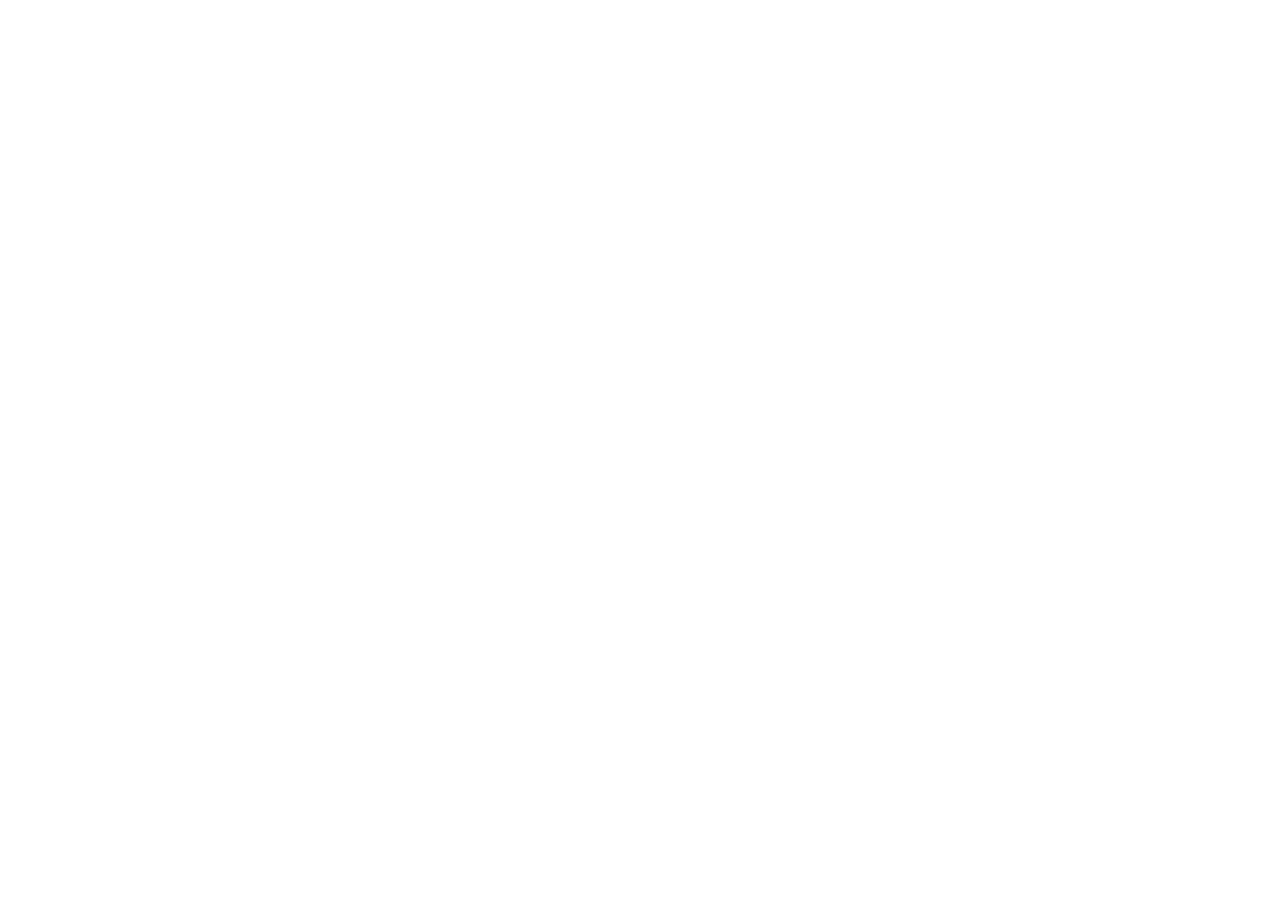
==== index.html @ 1c4af2ba "redirect: cherifon.github.io → cherifjebali.com" ====
<!DOCTYPE html>
<html>
<head>
  <meta charset="UTF-8">
  <meta http-equiv="refresh" content="0; url=https://cherifjebali.com/">
  <link rel="canonical" href="https://cherifjebali.com/">
</head>
<body>
  <script>window.location.replace("https://cherifjebali.com/")</script>
</body>
</html>
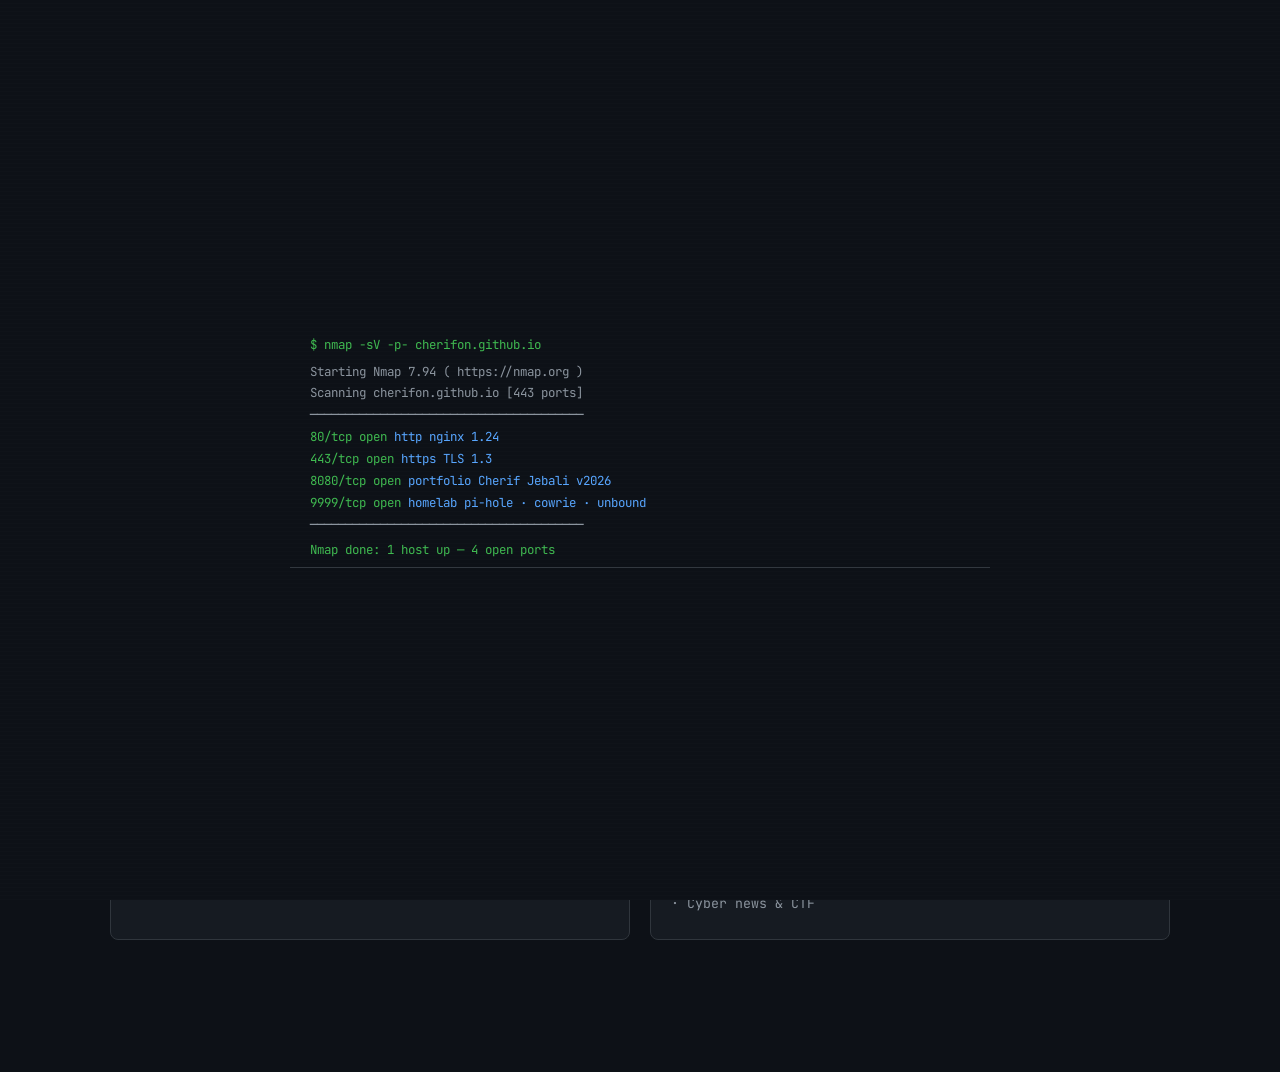
==== commit 2b7c8011: "ui: boot modal with nmap animation on load" ====
--- a/index.html
+++ b/index.html
@@ -1,11 +1,166 @@
 <!DOCTYPE html>
-<html>
+<html lang="en">
 <head>
-  <meta charset="UTF-8">
-  <meta http-equiv="refresh" content="0; url=https://cherifjebali.com/">
-  <link rel="canonical" href="https://cherifjebali.com/">
+    <meta charset="UTF-8">
+    <meta name="viewport" content="width=device-width, initial-scale=1.0">
+    <title>Cherif Jebali — Portfolio Cybersécurité</title>
+
+    <!-- SEO -->
+    <meta name="description" content="Cherif Jebali — Étudiant M1 Cyberdefense à l'École Hexagone. Portfolio en cybersécurité : CTF, homelab, projets défensifs et offensifs.">
+    <meta name="author" content="Cherif Jebali">
+    <link rel="canonical" href="https://cherifjebali.com/">
+
+    <!-- Open Graph -->
+    <meta property="og:type" content="website">
+    <meta property="og:url" content="https://cherifjebali.com/">
+    <meta property="og:title" content="Cherif Jebali — Portfolio Cybersécurité">
+    <meta property="og:description" content="Étudiant M1 Cyberdefense à l'École Hexagone. CTF, homelab, sécurité offensive et défensive.">
+    <meta property="og:image" content="https://cherifjebali.com/assets/og-image.png">
+    <meta property="og:locale" content="fr_FR">
+
+    <!-- Twitter Card -->
+    <meta name="twitter:card" content="summary_large_image">
+    <meta name="twitter:title" content="Cherif Jebali — Portfolio Cybersécurité">
+    <meta name="twitter:description" content="Étudiant M1 Cyberdefense à l'École Hexagone. CTF, homelab, sécurité offensive et défensive.">
+    <meta name="twitter:image" content="https://cherifjebali.com/assets/og-image.png">
+
+    <!-- JSON-LD -->
+    <script type="application/ld+json">
+    {
+      "@context": "https://schema.org",
+      "@type": "Person",
+      "name": "Cherif Jebali",
+      "url": "https://cherifjebali.com",
+      "sameAs": [
+        "https://github.com/cherifon",
+        "https://www.linkedin.com/in/cherif-jebali-a248a1241/"
+      ],
+      "jobTitle": "Étudiant en Cyberdefense",
+      "alumniOf": {
+        "@type": "CollegeOrUniversity",
+        "name": "École Hexagone",
+        "address": "Paris, France"
+      },
+      "knowsAbout": ["Cybersécurité", "CTF", "Pentest", "Homelab", "Docker", "Linux"]
+    }
+    </script>
+    <script type="application/ld+json">
+    {
+      "@context": "https://schema.org",
+      "@type": "WebSite",
+      "name": "Cherif Jebali — Portfolio",
+      "url": "https://cherifjebali.com"
+    }
+    </script>
+
+    <!-- Fonts & Icons -->
+    <link rel="preconnect" href="https://fonts.googleapis.com">
+    <link rel="preconnect" href="https://fonts.gstatic.com" crossorigin>
+    <link href="https://fonts.googleapis.com/css2?family=JetBrains+Mono:wght@300;400;500;700&display=swap" rel="stylesheet">
+    <link rel="stylesheet" href="https://cdnjs.cloudflare.com/ajax/libs/font-awesome/6.0.0/css/all.min.css">
+    <link rel="stylesheet" href="style.css">
 </head>
-<body>
-  <script>window.location.replace("https://cherifjebali.com/")</script>
+<body data-theme="github" data-mode="terminal">
+
+    <div class="scanlines"></div>
+
+    <!-- TOPBAR -->
+    <header class="topbar">
+        <div class="topbar-left">
+            <div class="terminal-dots">
+                <span class="dot dot-red"></span>
+                <span class="dot dot-yellow"></span>
+                <span class="dot dot-green"></span>
+            </div>
+            <span class="topbar-title">cherif@kali:~/portfolio</span>
+        </div>
+        <div class="topbar-right">
+            <button class="hdr-btn" id="lang-btn">&#x1F1EB;&#x1F1F7; FR</button>
+            <button class="hdr-btn" id="theme-btn" title="Cycle theme">&#9680;</button>
+            <div class="mode-toggle" id="mode-toggle">
+                <span class="mode-opt" data-m="terminal"><i class="fas fa-terminal"></i> Terminal</span>
+                <span class="mode-opt" data-m="visual"><i class="fas fa-th-large"></i> Visual</span>
+                <div class="mode-slider"></div>
+            </div>
+        </div>
+    </header>
+
+    <!-- TERMINAL MODE -->
+    <div id="terminal-view">
+        <div class="terminal-window">
+            <div class="terminal-body" id="terminal-body">
+                <div id="nmap-container" class="initial-content"></div>
+                <div id="welcome-container" class="initial-content"></div>
+                <div class="command-line initial-content">
+                    <span class="prompt">cherif@kali:~$</span>
+                    <span class="cmd-text">ls</span>
+                </div>
+                <div class="directory-list initial-content" id="init-ls"></div>
+                <div class="command-line" id="input-line">
+                    <span class="prompt">cherif@kali:~$</span>
+                    <div class="input-wrap">
+                        <input id="terminal-input" type="text" autocomplete="off" spellcheck="false" placeholder="type a command...">
+                        <span class="blink-cursor">&#9608;</span>
+                    </div>
+                </div>
+            </div>
+        </div>
+        <div class="mobile-bar">
+            <button class="mob-btn" data-cmd="whoami">whoami</button>
+            <button class="mob-btn" data-cmd="ls">ls</button>
+            <button class="mob-btn" data-cmd="cd projets">projets</button>
+            <button class="mob-btn" data-cmd="cd certifications">certs</button>
+            <button class="mob-btn" data-cmd="cd experiences">exp</button>
+            <button class="mob-btn" data-cmd="cat contact.txt">contact</button>
+            <button class="mob-btn" data-cmd="help">help</button>
+        </div>
+    </div>
+
+    <!-- VISUAL MODE -->
+    <div id="visual-view" style="display:none">
+        <section class="v-hero">
+            <div class="v-hero-inner">
+                <div class="v-avatar">CJ</div>
+                <div class="v-hero-text">
+                    <h1 id="v-name">Cherif Jebali</h1>
+                    <p class="v-subtitle" id="v-subtitle">M1 Cyberdefense &middot; Ecole Hexagone Versailles</p>
+                    <div class="v-tags" id="v-tags"></div>
+                    <div class="v-links">
+                        <a href="mailto:cherif.jebali@proton.me" class="v-link"><i class="fas fa-envelope"></i></a>
+                        <a href="https://github.com/cherifon" target="_blank" class="v-link"><i class="fab fa-github"></i></a>
+                        <a href="https://www.linkedin.com/in/cherif-jebali-a248a1241/" target="_blank" class="v-link"><i class="fab fa-linkedin"></i></a>
+                        <a href="https://www.credly.com/users/cherif-jebali/badges" target="_blank" class="v-link"><i class="fas fa-medal"></i></a>
+                        <a href="assets/CV_Cherif_Jebali_EN.pdf" download class="v-link v-link-dl"><i class="fas fa-file-download"></i> CV &#x1F1EC;&#x1F1E7;</a>
+                        <a href="assets/CV_Cherif_Jebali_FR.pdf" download class="v-link v-link-dl"><i class="fas fa-file-download"></i> CV &#x1F1EB;&#x1F1F7;</a>
+                    </div>
+                </div>
+            </div>
+        </section>
+        <nav class="v-nav">
+            <button class="v-tab active" data-section="about"    id="tab-about">About</button>
+            <button class="v-tab"        data-section="projects" id="tab-projects">Projects</button>
+            <button class="v-tab"        data-section="certs"    id="tab-certs">Certifications</button>
+            <button class="v-tab"        data-section="exp"      id="tab-exp">Experience</button>
+            <button class="v-tab"        data-section="contact"  id="tab-contact">Contact</button>
+        </nav>
+        <main class="v-main">
+            <section class="v-section active" id="v-about"></section>
+            <section class="v-section"        id="v-projects"></section>
+            <section class="v-section"        id="v-certs"></section>
+            <section class="v-section"        id="v-exp"></section>
+            <section class="v-section"        id="v-contact"></section>
+        </main>
+    </div>
+
+    <script src="script.js" defer></script>
+
+<div id="boot-modal">
+  <div class="boot-inner">
+    <div id="boot-nmap-container"></div>
+    <div id="boot-enter" style="display:none">
+      <button id="boot-btn">[ Enter Portfolio ]</button>
+    </div>
+  </div>
+</div>
 </body>
 </html>
--- a/style.css
+++ b/style.css
@@ -0,0 +1,185 @@
+/* ═══════════════════════════════════════════════════════════ THEMES */
+[data-theme="github"]{--bg:#0d1117;--bg-card:#161b22;--bg-input:#1f2428;--border:#30363d;--text:#e6edf3;--muted:#8b949e;--green:#3fb950;--accent:#58a6ff;--warn:#d29922;--glow:rgba(63,185,80,.2);--accent-glow:rgba(88,166,255,.18);--scanline:rgba(255,255,255,.012);--tag-bg:rgba(88,166,255,.1);--tag-border:rgba(88,166,255,.25);--tag-color:#58a6ff}
+[data-theme="hacker"]{--bg:#000;--bg-card:#0a0a0a;--bg-input:#111;--border:#00ff41;--text:#00ff41;--muted:#007a1f;--green:#00ff41;--accent:#00ff41;--warn:#ff0;--glow:rgba(0,255,65,.35);--accent-glow:rgba(0,255,65,.3);--scanline:rgba(0,255,65,.025);--tag-bg:rgba(0,255,65,.08);--tag-border:rgba(0,255,65,.3);--tag-color:#00ff41}
+[data-theme="retro"]{--bg:#1a0a00;--bg-card:#2a1200;--bg-input:#331800;--border:#ff6a00;--text:#ffcc88;--muted:#a05020;--green:#ff6a00;--accent:#ffaa00;--warn:#ff0;--glow:rgba(255,106,0,.3);--accent-glow:rgba(255,170,0,.2);--scanline:rgba(255,100,0,.03);--tag-bg:rgba(255,106,0,.1);--tag-border:rgba(255,106,0,.3);--tag-color:#ffaa00}
+[data-theme="matrix"]{--bg:#000800;--bg-card:#001200;--bg-input:#001a00;--border:#00cc00;--text:#00ff00;--muted:#006600;--green:#00ff00;--accent:#00ff88;--warn:#ccff00;--glow:rgba(0,255,0,.35);--accent-glow:rgba(0,255,136,.25);--scanline:rgba(0,255,0,.022);--tag-bg:rgba(0,255,0,.07);--tag-border:rgba(0,255,0,.25);--tag-color:#00ff88}
+
+/* ═══════════════════════════════════════════════════════════ BASE */
+*{scrollbar-width:none}
+*::-webkit-scrollbar{display:none}
+*,*::before,*::after{box-sizing:border-box;margin:0;padding:0}
+body{background:var(--bg);font-family:'JetBrains Mono','Fira Code','Courier New',monospace;color:var(--text);min-height:100vh;transition:background .4s,color .4s}
+.scanlines{position:fixed;inset:0;pointer-events:none;z-index:9999;background:repeating-linear-gradient(to bottom,transparent 0,transparent 3px,var(--scanline) 3px,var(--scanline) 4px)}
+
+/* ═══════════════════════════════════════════════════════════ TOPBAR */
+.topbar{position:sticky;top:0;z-index:100;background:linear-gradient(90deg,#12171e,#161d28);border-bottom:1px solid var(--border);padding:10px 20px;display:flex;align-items:center;justify-content:space-between;backdrop-filter:blur(8px)}
+.topbar-left{display:flex;align-items:center;gap:12px}
+.topbar-right{display:flex;align-items:center;gap:10px}
+.topbar-title{color:var(--muted);font-size:.82rem;letter-spacing:.04em}
+.terminal-dots{display:flex;gap:6px}
+.dot{width:12px;height:12px;border-radius:50%}
+.dot-red{background:#ff5f56;box-shadow:0 0 5px rgba(255,95,86,.5)}
+.dot-yellow{background:#ffbd2e;box-shadow:0 0 5px rgba(255,189,46,.4)}
+.dot-green{background:#27c93f;box-shadow:0 0 5px rgba(39,201,63,.4)}
+.hdr-btn{background:var(--bg-input);border:1px solid var(--border);color:var(--muted);font-family:inherit;font-size:.75rem;padding:4px 10px;border-radius:4px;cursor:pointer;transition:all .2s}
+.hdr-btn:hover{border-color:var(--green);color:var(--green);box-shadow:0 0 8px var(--glow)}
+.mode-toggle{position:relative;display:flex;align-items:center;background:var(--bg-input);border:1px solid var(--border);border-radius:20px;padding:3px;cursor:pointer;overflow:hidden}
+.mode-opt{position:relative;z-index:1;padding:4px 12px;border-radius:16px;font-size:.75rem;color:var(--muted);transition:color .25s;white-space:nowrap;cursor:pointer;display:flex;align-items:center;gap:5px;user-select:none}
+.mode-slider{position:absolute;top:3px;bottom:3px;left:3px;border-radius:14px;background:linear-gradient(135deg,var(--green),var(--accent));box-shadow:0 0 10px var(--glow);transition:transform .3s cubic-bezier(.4,0,.2,1),width .3s;z-index:0}
+[data-mode="terminal"] .mode-opt[data-m="terminal"]{color:#000;font-weight:700}
+[data-mode="visual"]   .mode-opt[data-m="visual"]  {color:#000;font-weight:700}
+
+/* ═══════════════════════════════════════════════════════════ MOBILE BAR */
+.mobile-bar{display:none;width:100%;max-width:940px;background:var(--bg-card);border:1px solid var(--border);border-top:none;border-radius:0 0 8px 8px;padding:8px 10px;gap:6px;flex-wrap:wrap;justify-content:center}
+.mob-btn{background:var(--bg-input);border:1px solid var(--border);color:var(--green);font-family:inherit;font-size:.75rem;padding:5px 11px;border-radius:4px;cursor:pointer;transition:all .15s}
+.mob-btn:hover{background:var(--glow);border-color:var(--green)}
+
+/* ═══════════════════════════════════════════════════════════ TERMINAL VIEW */
+#terminal-view{display:flex;flex-direction:column;align-items:center;padding:20px 16px 80px}
+.terminal-window{width:100%;max-width:940px;background:var(--bg-card);border:1px solid var(--border);border-radius:8px;box-shadow:0 20px 60px rgba(0,0,0,.6),0 0 60px var(--glow);animation:fadeUp .4s ease}
+@keyframes fadeUp{from{opacity:0;transform:translateY(10px)}to{opacity:1;transform:translateY(0)}}
+.terminal-body{padding:14px 0 10px;overflow-y:auto;overflow-x:hidden;max-height:calc(100vh - 120px)}
+
+/* Nmap */
+.nmap-block{font-size:.78rem;color:var(--muted);padding:10px 20px 6px;line-height:1.75;border-bottom:1px solid var(--border);margin-bottom:8px}
+.nmap-block .nmap-cmd{color:var(--green);margin-bottom:5px}
+.port-open{color:#3fb950}.port-info{color:var(--accent)}.nmap-done{color:var(--green);margin-top:4px}
+.nmap-line{opacity:0;animation:fadeRow .18s forwards}
+@keyframes fadeRow{from{opacity:0;transform:translateX(-5px)}to{opacity:1;transform:translateX(0)}}
+
+/* Prompt / input */
+.command-line{display:flex;align-items:center;gap:8px;padding:3px 20px;font-size:.9rem}
+.prompt{color:var(--green);font-weight:700;text-shadow:0 0 8px var(--glow);flex-shrink:0}
+.cmd-text{color:var(--text)}
+.input-wrap{display:flex;align-items:center;flex:1;min-width:0}
+#terminal-input{flex:0 1 auto;width:2px;min-width:2px;background:none;border:none;outline:none;color:var(--green);font-family:inherit;font-size:.9rem;caret-color:transparent}
+#terminal-input::placeholder{color:var(--muted);opacity:.4;font-size:.82rem}
+.blink-cursor{color:var(--green);animation:blink 1s step-end infinite;text-shadow:0 0 6px var(--glow);pointer-events:none;flex-shrink:0}
+@keyframes blink{0%,100%{opacity:1}50%{opacity:0}}
+
+/* Cards */
+.terminal-card,.project-card,.contact-card{background:rgba(0,0,0,.22);border:1px solid var(--border);border-radius:6px;padding:18px 20px;margin:8px 20px;transition:box-shadow .25s}
+.terminal-card{border-left:3px solid var(--green)}.project-card{border-left:3px solid var(--accent)}.contact-card{border-left:3px solid #3fb950}
+.terminal-card:hover{box-shadow:0 0 18px var(--glow)}.project-card:hover{box-shadow:0 0 14px var(--accent-glow)}
+.highlight{color:var(--green);font-size:1.15rem;font-weight:700;display:block;margin-bottom:8px;text-shadow:0 0 14px var(--glow)}
+.project-card h2{color:var(--accent);font-size:1.05rem;margin-bottom:10px}.contact-card h2{color:#3fb950;font-size:1.05rem;margin-bottom:10px}
+.tags{display:flex;flex-wrap:wrap;gap:6px;margin:8px 0}
+.tag{background:var(--tag-bg);color:var(--tag-color);border:1px solid var(--tag-border);padding:2px 8px;border-radius:3px;font-size:.72rem}
+.section{margin-top:12px;padding-top:12px;border-top:1px solid var(--border)}
+.section h3{color:var(--accent);font-size:.82rem;margin-bottom:8px;letter-spacing:.05em}
+.section p{color:var(--text);font-size:.83rem;line-height:1.75}
+.section p .hl{color:var(--green)}.dim{color:var(--muted);font-size:.78rem}.indent{padding-left:14px}
+.description p{color:var(--muted);font-size:.85rem;line-height:1.7;margin-bottom:3px}.description p strong{color:var(--text)}
+.project-card ul,.response ul{margin:10px 0;padding:0;list-style:none}
+.project-card ul li,.response ul li{color:var(--muted);font-size:.83rem;line-height:1.75;padding-left:16px;position:relative}
+.project-card ul li::before,.response ul li::before{content:"▸";color:var(--green);position:absolute;left:0}
+.project-links,.contact-links{display:flex;flex-wrap:wrap;gap:8px;margin-top:14px}
+.project-links a,.contact-link{color:var(--green);text-decoration:none;padding:5px 13px;border:1px solid rgba(255,255,255,.1);border-radius:4px;background:rgba(255,255,255,.03);font-size:.8rem;display:flex;align-items:center;gap:7px;transition:all .2s}
+.project-links a:hover,.contact-link:hover{border-color:var(--green);background:var(--glow);transform:translateY(-2px);box-shadow:0 4px 14px var(--glow)}
+.directory-list{padding:5px 20px 10px;display:flex;flex-wrap:wrap;gap:14px}
+.directory{color:var(--accent);font-weight:700;font-size:.88rem}.file{color:var(--text);font-size:.88rem}
+.command-hint{margin-top:12px;padding-top:10px;border-top:1px solid var(--border);color:var(--muted);font-size:.8rem;line-height:1.7}
+.cmd{background:var(--bg-input);color:var(--green);padding:1px 6px;border-radius:3px;border:1px solid var(--border);font-size:.78rem}
+.iframe-container{margin:12px 0 4px}.iframe-container iframe{display:block;width:327px;height:84px;border:none;border-radius:4px}
+.cert-image{width:360px;max-width:100%;height:auto;margin:12px 0;display:block;border:1px solid var(--border);border-radius:5px}
+#suggestions{padding:2px 20px 4px;color:var(--muted);font-size:.78rem;display:flex;flex-wrap:wrap;gap:10px}
+.response{font-size:.85rem}.response>p{padding:4px 20px;color:var(--muted)}
+.help-table{padding:8px 20px}.help-row{display:flex;gap:16px;padding:4px 0;font-size:.82rem;line-height:1.7;border-bottom:1px solid rgba(255,255,255,.04)}.help-row:last-child{border-bottom:none}.help-cmd{color:var(--green);min-width:165px;flex-shrink:0}.help-desc{color:var(--muted)}
+.tree-output{padding:6px 20px;font-size:.82rem;line-height:1.9}.tree-dir{color:var(--accent);font-weight:700}.tree-file{color:var(--muted)}
+.grep-match{padding:3px 20px;font-size:.82rem}.grep-file{color:var(--accent)}.grep-text{color:var(--muted)}.grep-hl{color:var(--warn);font-weight:700;background:rgba(210,153,34,.12);padding:0 2px;border-radius:2px}
+.matrix-rain{font-size:.75rem;color:var(--green);padding:8px 20px;line-height:1.5;opacity:.85}
+.easter-card{padding:10px 20px;border-left:3px solid var(--warn);margin:6px 20px;background:rgba(255,255,255,.02);border-radius:4px}.easter-card p{color:var(--muted);font-size:.83rem;line-height:1.7}
+.dl-btn{display:inline-flex;align-items:center;gap:8px;background:var(--glow);border:1px solid var(--green);color:var(--green);font-family:inherit;font-size:.83rem;padding:7px 18px;border-radius:4px;cursor:pointer;text-decoration:none;transition:all .2s}
+.dl-btn:hover{box-shadow:0 0 14px var(--glow);transform:translateY(-2px)}
+.download-bar{padding:8px 20px;display:flex;gap:12px;align-items:center;flex-wrap:wrap}.download-bar span{color:var(--muted);font-size:.78rem}
+.slide-in{animation:slideIn .22s ease forwards}
+@keyframes slideIn{from{opacity:0;transform:translateY(7px)}to{opacity:1;transform:translateY(0)}}
+
+/* ═══════════════════════════════════════════════════════════ GUIDE GRID */
+.guide-grid{display:grid;grid-template-columns:repeat(auto-fill,minmax(210px,1fr));gap:9px;margin-top:6px}
+.guide-card{background:rgba(255,255,255,.02);border:1px solid var(--border);border-radius:6px;padding:11px 13px;display:flex;gap:11px;cursor:pointer;transition:all .2s ease;align-items:flex-start;user-select:none}
+.guide-card:hover{border-color:var(--green);background:var(--glow);transform:translateY(-2px);box-shadow:0 4px 14px var(--glow)}
+.guide-card:hover .guide-icon{color:var(--green)}
+.guide-icon{color:var(--accent);font-size:.95rem;flex-shrink:0;margin-top:3px;width:16px;text-align:center;transition:color .2s}
+.guide-body{display:flex;flex-direction:column;gap:2px;min-width:0}
+.guide-label{color:var(--text);font-size:.81rem;font-weight:700}
+.guide-cmd{margin:1px 0}
+.guide-desc{color:var(--muted);font-size:.74rem;line-height:1.5}
+
+/* ═══════════════════════════════════════════════════════════ VISUAL MODE */
+#visual-view{max-width:1100px;margin:0 auto;padding:0 20px 60px;animation:fadeUp .35s ease}
+.v-hero{padding:48px 0 32px;border-bottom:1px solid var(--border)}
+.v-hero-inner{display:flex;align-items:center;gap:32px;flex-wrap:wrap}
+.v-avatar{width:90px;height:90px;border-radius:50%;background:linear-gradient(135deg,var(--green),var(--accent));display:flex;align-items:center;justify-content:center;font-size:1.8rem;font-weight:700;color:#000;flex-shrink:0;box-shadow:0 0 30px var(--glow);letter-spacing:-.02em}
+.v-hero-text h1{font-size:2rem;font-weight:700;color:var(--text);margin-bottom:6px}
+.v-subtitle{color:var(--muted);font-size:.9rem;margin-bottom:14px}
+.v-tags{display:flex;flex-wrap:wrap;gap:7px;margin-bottom:18px}
+.v-tag{background:var(--tag-bg);color:var(--tag-color);border:1px solid var(--tag-border);padding:3px 10px;border-radius:20px;font-size:.75rem;transition:all .2s}
+.v-tag:hover{box-shadow:0 0 10px var(--accent-glow)}
+.v-links{display:flex;flex-wrap:wrap;gap:10px;align-items:center}
+.v-link{width:38px;height:38px;border-radius:8px;background:var(--bg-card);border:1px solid var(--border);color:var(--muted);font-size:1rem;display:flex;align-items:center;justify-content:center;text-decoration:none;transition:all .2s}
+.v-link:hover{border-color:var(--green);color:var(--green);box-shadow:0 0 12px var(--glow);transform:translateY(-2px)}
+.v-link-dl{width:auto;padding:0 14px;gap:7px;color:var(--green);border-color:var(--green);background:var(--glow);font-size:.82rem}
+.v-nav{display:flex;gap:0;border-bottom:1px solid var(--border);overflow-x:auto;scrollbar-width:none}
+.v-nav::-webkit-scrollbar{display:none}
+.v-tab{background:none;border:none;border-bottom:2px solid transparent;color:var(--muted);font-family:inherit;font-size:.85rem;padding:14px 22px;cursor:pointer;white-space:nowrap;transition:all .2s;margin-bottom:-1px}
+.v-tab:hover{color:var(--text)}.v-tab.active{color:var(--green);border-bottom-color:var(--green)}
+.v-section{display:none;padding:32px 0}.v-section.active{display:block;animation:fadeUp .3s ease}
+.v-about-grid{display:grid;grid-template-columns:1fr 1fr;gap:20px}
+.v-card{background:var(--bg-card);border:1px solid var(--border);border-radius:8px;padding:20px;transition:box-shadow .2s,border-color .2s}
+.v-card:hover{border-color:var(--green);box-shadow:0 0 20px var(--glow)}
+.v-card-title{font-size:.72rem;font-weight:700;color:var(--green);letter-spacing:.1em;text-transform:uppercase;margin-bottom:14px;display:flex;align-items:center;gap:8px}
+.v-card-title i{font-size:.85rem}
+.v-card p{color:var(--muted);font-size:.83rem;line-height:1.75;margin-bottom:4px}.v-card p strong{color:var(--text)}.v-card p .hl{color:var(--green)}.v-card p .dim{color:var(--muted);font-size:.76rem}
+.v-skill-bar{margin-bottom:10px}.v-skill-label{display:flex;justify-content:space-between;font-size:.78rem;color:var(--muted);margin-bottom:4px}.v-skill-label span{color:var(--green)}
+.v-bar-track{background:var(--border);border-radius:4px;height:5px;overflow:hidden}.v-bar-fill{height:100%;border-radius:4px;background:linear-gradient(90deg,var(--green),var(--accent));transition:width 1s ease}
+.v-thm{margin-top:14px}.v-thm iframe{border:none;border-radius:4px;width:327px;height:84px;max-width:100%}
+.v-project-grid{display:grid;grid-template-columns:repeat(auto-fill,minmax(280px,1fr));gap:18px}
+.v-proj-card{background:var(--bg-card);border:1px solid var(--border);border-left:3px solid var(--accent);border-radius:8px;padding:20px;display:flex;flex-direction:column;gap:10px;transition:all .25s}
+.v-proj-card:hover{border-color:var(--accent);box-shadow:0 0 20px var(--accent-glow);transform:translateY(-3px)}
+.v-proj-title{color:var(--accent);font-size:.95rem;font-weight:700}
+.v-proj-desc{color:var(--muted);font-size:.8rem;line-height:1.65;flex:1}
+.v-proj-tags{display:flex;flex-wrap:wrap;gap:5px}.v-proj-tag{background:var(--tag-bg);color:var(--tag-color);border:1px solid var(--tag-border);padding:2px 7px;border-radius:3px;font-size:.68rem}
+.v-proj-links{display:flex;gap:8px;flex-wrap:wrap}
+.v-proj-link{color:var(--green);text-decoration:none;font-size:.78rem;border:1px solid var(--border);padding:4px 10px;border-radius:4px;display:flex;align-items:center;gap:6px;transition:all .2s}
+.v-proj-link:hover{border-color:var(--green);background:var(--glow)}
+.v-timeline{position:relative;padding-left:24px}
+.v-timeline::before{content:'';position:absolute;left:6px;top:0;bottom:0;width:1px;background:var(--border)}
+.v-tl-item{position:relative;margin-bottom:28px}
+.v-tl-item::before{content:'';position:absolute;left:-21px;top:5px;width:10px;height:10px;border-radius:50%;background:var(--green);box-shadow:0 0 8px var(--glow)}
+.v-tl-header{display:flex;justify-content:space-between;align-items:flex-start;gap:8px;flex-wrap:wrap;margin-bottom:6px}
+.v-tl-role{color:var(--text);font-size:.9rem;font-weight:700}.v-tl-period{color:var(--green);font-size:.75rem;white-space:nowrap}
+.v-tl-org{color:var(--muted);font-size:.8rem;margin-bottom:8px}
+.v-tl-tags{display:flex;flex-wrap:wrap;gap:5px;margin-bottom:8px}.v-tl-tag{background:var(--tag-bg);color:var(--tag-color);border:1px solid var(--tag-border);padding:2px 7px;border-radius:3px;font-size:.68rem}
+.v-tl-points{list-style:none;padding:0}.v-tl-points li{color:var(--muted);font-size:.8rem;line-height:1.7;padding-left:14px;position:relative}.v-tl-points li::before{content:'▸';color:var(--green);position:absolute;left:0}
+.v-cert-grid{display:grid;grid-template-columns:repeat(auto-fill,minmax(240px,1fr));gap:16px}
+.v-cert-card{background:var(--bg-card);border:1px solid var(--border);border-left:3px solid var(--green);border-radius:8px;padding:18px;display:flex;flex-direction:column;gap:8px;transition:all .2s}
+.v-cert-card:hover{box-shadow:0 0 16px var(--glow);transform:translateY(-2px)}
+.v-cert-title{color:var(--green);font-size:.88rem;font-weight:700}.v-cert-org{color:var(--muted);font-size:.78rem}.v-cert-date{color:var(--accent);font-size:.72rem}
+.v-contact-grid{display:grid;grid-template-columns:repeat(auto-fill,minmax(200px,1fr));gap:14px}
+.v-contact-item{background:var(--bg-card);border:1px solid var(--border);border-radius:8px;padding:18px;display:flex;flex-direction:column;align-items:center;gap:10px;text-decoration:none;transition:all .25s;color:var(--muted)}
+.v-contact-item:hover{border-color:var(--green);color:var(--green);box-shadow:0 0 16px var(--glow);transform:translateY(-3px)}
+.v-contact-item i{font-size:1.6rem}.v-contact-label{font-size:.8rem;font-weight:700}.v-contact-value{font-size:.72rem;color:var(--muted);text-align:center;word-break:break-all}
+.v-main{padding:0 0 40px}
+
+/* ═══════════════════════════════════════════════════════════ RESPONSIVE */
+@media(max-width:700px){
+    body{padding-bottom:60px}
+    #terminal-view{padding:10px 0 80px}
+    .terminal-window{border-radius:0}
+    .mobile-bar{display:flex}
+    .v-about-grid{grid-template-columns:1fr}
+    .topbar{padding:8px 12px}
+    .mode-opt{padding:4px 8px;font-size:.7rem}
+    .v-hero-inner{gap:20px}
+    .v-hero-text h1{font-size:1.5rem}
+    .v-tl-item::before{left:-19px}
+    .guide-grid{grid-template-columns:1fr 1fr}
+}
+@media(max-width:400px){.guide-grid{grid-template-columns:1fr}}
+
+/* BOOT MODAL */
+#boot-modal{position:fixed;inset:0;background:var(--bg);z-index:9998;display:flex;align-items:center;justify-content:center;padding:20px;transition:opacity .5s ease}
+.boot-inner{width:100%;max-width:700px}
+#boot-btn{display:block;margin-top:28px;background:none;border:1px solid var(--green);color:var(--green);font-family:inherit;font-size:.9rem;padding:10px 28px;cursor:pointer;border-radius:4px;transition:all .2s;animation:blink 1s step-end infinite}
+#boot-btn:hover{background:var(--glow);box-shadow:0 0 14px var(--glow);animation:none}
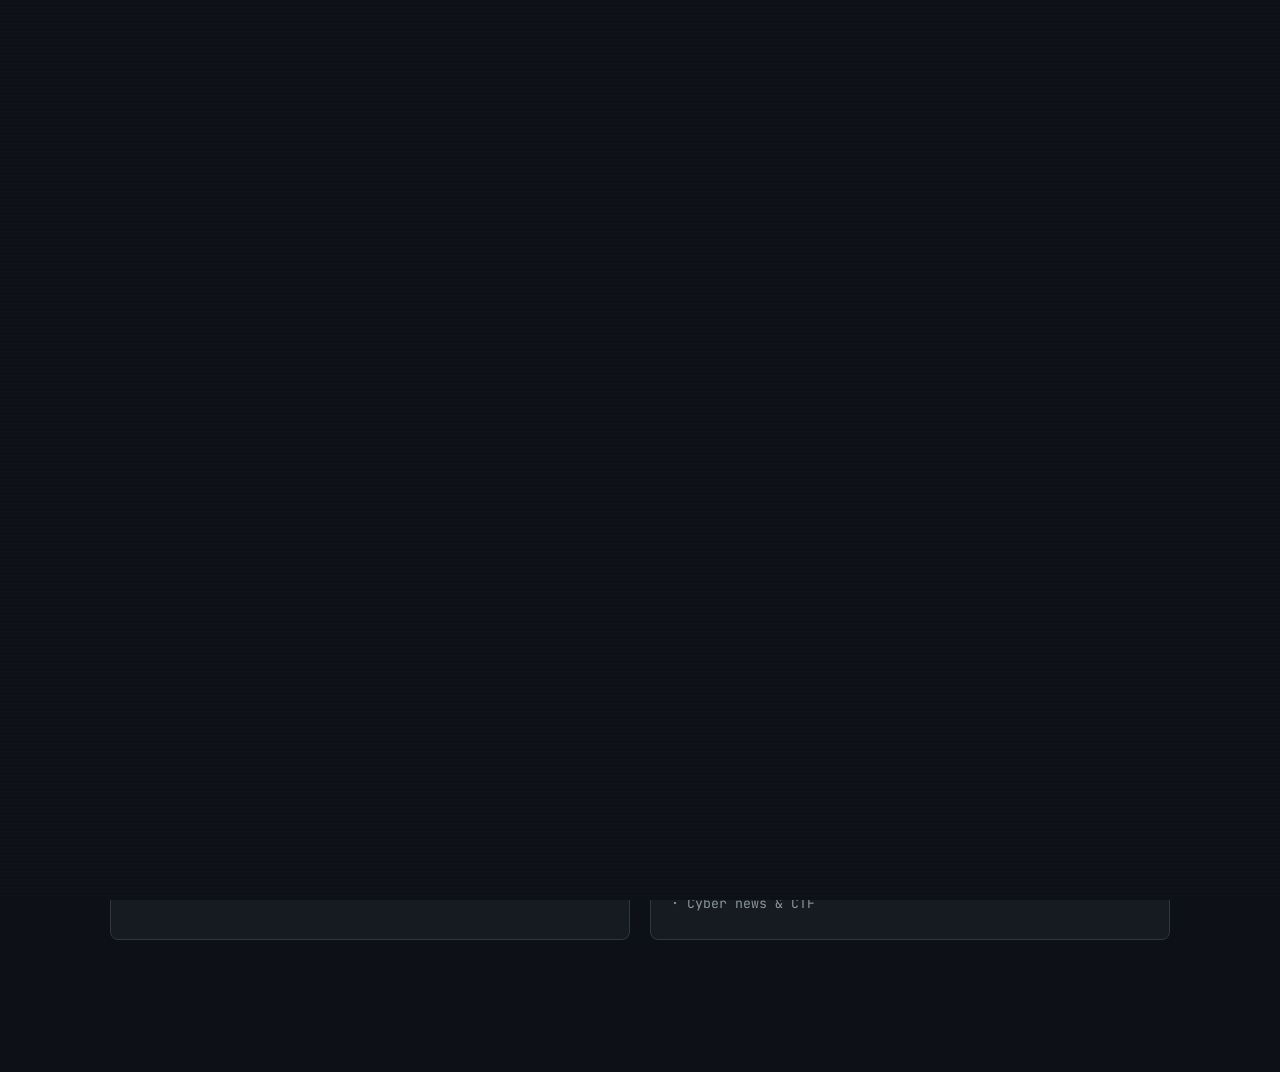
==== commit 2e239d4c: "ui: boot modal with nmap animation on load" ====
--- a/index.html
+++ b/index.html
@@ -162,5 +162,14 @@
     </div>
   </div>
 </div>
+
+<div id="boot-modal">
+  <div class="boot-inner">
+    <div id="boot-nmap-container"></div>
+    <div id="boot-enter" style="display:none">
+      <button id="boot-btn">[ Enter Portfolio ]</button>
+    </div>
+  </div>
+</div>
 </body>
 </html>
--- a/style.css
+++ b/style.css
@@ -183,3 +183,9 @@
 .boot-inner{width:100%;max-width:700px}
 #boot-btn{display:block;margin-top:28px;background:none;border:1px solid var(--green);color:var(--green);font-family:inherit;font-size:.9rem;padding:10px 28px;cursor:pointer;border-radius:4px;transition:all .2s;animation:blink 1s step-end infinite}
 #boot-btn:hover{background:var(--glow);box-shadow:0 0 14px var(--glow);animation:none}
+
+/* BOOT MODAL */
+#boot-modal{position:fixed;inset:0;background:var(--bg);z-index:9998;display:flex;align-items:center;justify-content:center;padding:20px;transition:opacity .5s ease}
+.boot-inner{width:100%;max-width:700px}
+#boot-btn{display:block;margin-top:28px;background:none;border:1px solid var(--green);color:var(--green);font-family:inherit;font-size:.9rem;padding:10px 28px;cursor:pointer;border-radius:4px;transition:all .2s;animation:blink 1s step-end infinite}
+#boot-btn:hover{background:var(--glow);box-shadow:0 0 14px var(--glow);animation:none}
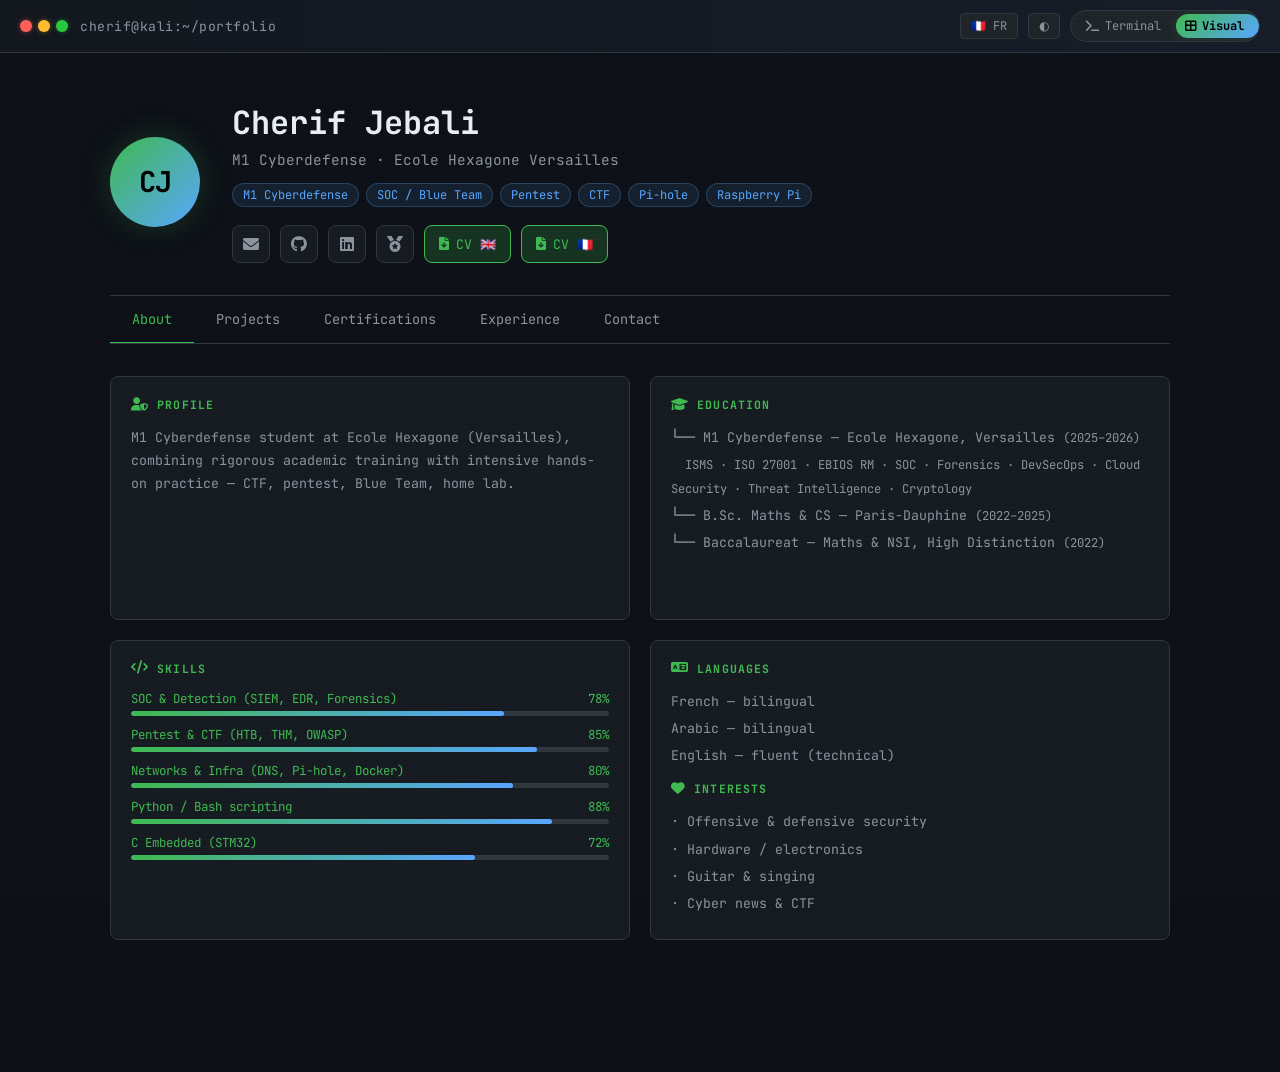
==== commit ca59d100: "revert: restore all files to pre-boot-modal state" ====
--- a/index.html
+++ b/index.html
@@ -153,23 +153,5 @@
     </div>
 
     <script src="script.js" defer></script>
-
-<div id="boot-modal">
-  <div class="boot-inner">
-    <div id="boot-nmap-container"></div>
-    <div id="boot-enter" style="display:none">
-      <button id="boot-btn">[ Enter Portfolio ]</button>
-    </div>
-  </div>
-</div>
-
-<div id="boot-modal">
-  <div class="boot-inner">
-    <div id="boot-nmap-container"></div>
-    <div id="boot-enter" style="display:none">
-      <button id="boot-btn">[ Enter Portfolio ]</button>
-    </div>
-  </div>
-</div>
 </body>
 </html>
--- a/style.css
+++ b/style.css
@@ -177,15 +177,3 @@
     .guide-grid{grid-template-columns:1fr 1fr}
 }
 @media(max-width:400px){.guide-grid{grid-template-columns:1fr}}
-
-/* BOOT MODAL */
-#boot-modal{position:fixed;inset:0;background:var(--bg);z-index:9998;display:flex;align-items:center;justify-content:center;padding:20px;transition:opacity .5s ease}
-.boot-inner{width:100%;max-width:700px}
-#boot-btn{display:block;margin-top:28px;background:none;border:1px solid var(--green);color:var(--green);font-family:inherit;font-size:.9rem;padding:10px 28px;cursor:pointer;border-radius:4px;transition:all .2s;animation:blink 1s step-end infinite}
-#boot-btn:hover{background:var(--glow);box-shadow:0 0 14px var(--glow);animation:none}
-
-/* BOOT MODAL */
-#boot-modal{position:fixed;inset:0;background:var(--bg);z-index:9998;display:flex;align-items:center;justify-content:center;padding:20px;transition:opacity .5s ease}
-.boot-inner{width:100%;max-width:700px}
-#boot-btn{display:block;margin-top:28px;background:none;border:1px solid var(--green);color:var(--green);font-family:inherit;font-size:.9rem;padding:10px 28px;cursor:pointer;border-radius:4px;transition:all .2s;animation:blink 1s step-end infinite}
-#boot-btn:hover{background:var(--glow);box-shadow:0 0 14px var(--glow);animation:none}
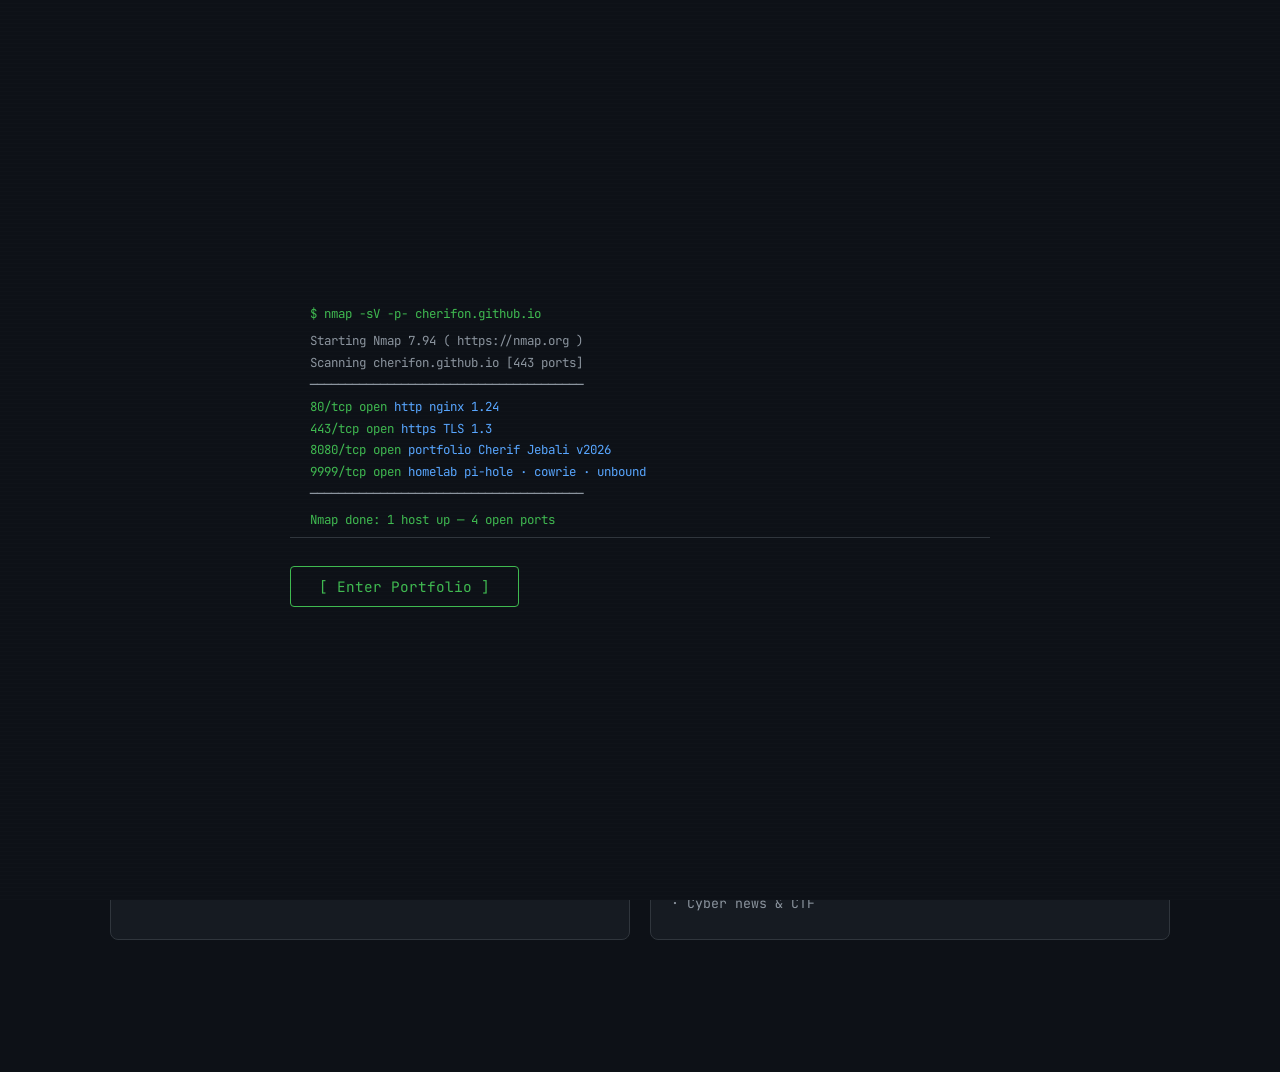
==== commit 82f1f6a7: "ui: boot modal with nmap animation on load" ====
--- a/index.html
+++ b/index.html
@@ -153,5 +153,14 @@
     </div>
 
     <script src="script.js" defer></script>
+
+<div id="boot-modal">
+  <div class="boot-inner">
+    <div id="boot-nmap-container"></div>
+    <div id="boot-enter" style="display:none">
+      <button id="boot-btn">[ Enter Portfolio ]</button>
+    </div>
+  </div>
+</div>
 </body>
 </html>
--- a/style.css
+++ b/style.css
@@ -177,3 +177,9 @@
     .guide-grid{grid-template-columns:1fr 1fr}
 }
 @media(max-width:400px){.guide-grid{grid-template-columns:1fr}}
+
+/* BOOT MODAL */
+#boot-modal{position:fixed;inset:0;background:var(--bg);z-index:9998;display:flex;align-items:center;justify-content:center;padding:20px;transition:opacity .5s ease}
+.boot-inner{width:100%;max-width:700px}
+#boot-btn{display:block;margin-top:28px;background:none;border:1px solid var(--green);color:var(--green);font-family:inherit;font-size:.9rem;padding:10px 28px;cursor:pointer;border-radius:4px;transition:all .2s;animation:blink 1s step-end infinite}
+#boot-btn:hover{background:var(--glow);box-shadow:0 0 14px var(--glow);animation:none}
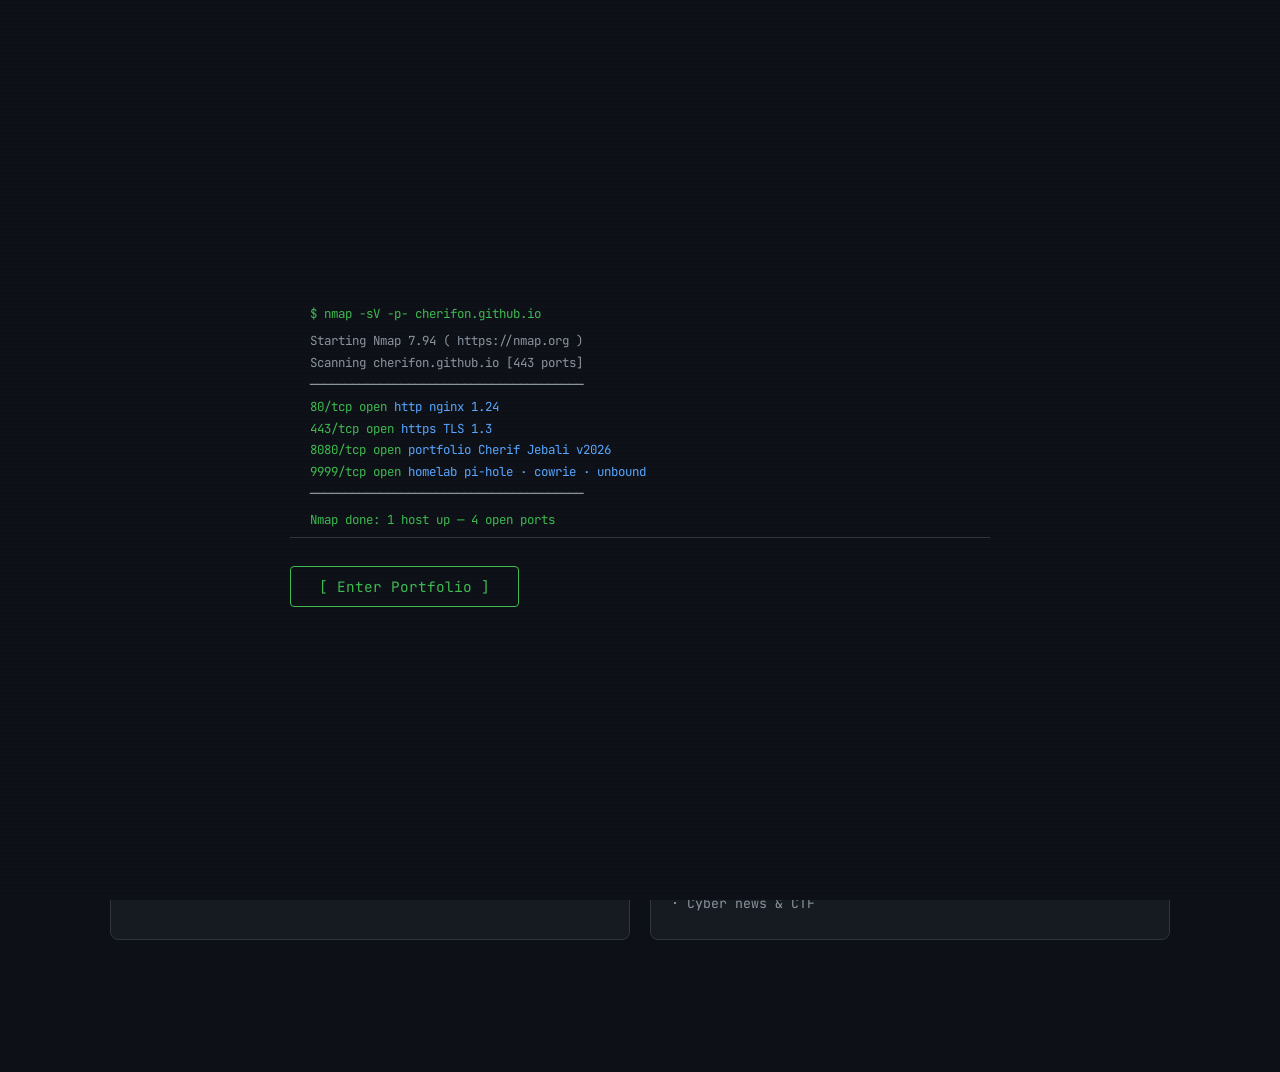
==== commit 35f54941: "Add Google Search Console verification meta tag" ====
--- a/index.html
+++ b/index.html
@@ -59,6 +59,9 @@
     <link href="https://fonts.googleapis.com/css2?family=JetBrains+Mono:wght@300;400;500;700&display=swap" rel="stylesheet">
     <link rel="stylesheet" href="https://cdnjs.cloudflare.com/ajax/libs/font-awesome/6.0.0/css/all.min.css">
     <link rel="stylesheet" href="style.css">
+
+    <!-- Google Verification -->
+    <meta name="google-site-verification" content="sW5nnPZoBVffp1TiAvQv0eG7oed8qalZl657qUMNC1g" />
 </head>
 <body data-theme="github" data-mode="terminal">
 
--- a/style.css
+++ b/style.css
@@ -170,11 +170,15 @@
     .mobile-bar{display:flex}
     .v-about-grid{grid-template-columns:1fr}
     .topbar{padding:8px 12px}
+    .topbar-title{display:none}
+    .terminal-dots{display:none}
     .mode-opt{padding:4px 8px;font-size:.7rem}
     .v-hero-inner{gap:20px}
     .v-hero-text h1{font-size:1.5rem}
     .v-tl-item::before{left:-19px}
     .guide-grid{grid-template-columns:1fr 1fr}
+    .v-tab{padding:10px 10px;font-size:.78rem}
+    .v-nav{overflow-x:auto}
 }
 @media(max-width:400px){.guide-grid{grid-template-columns:1fr}}
 
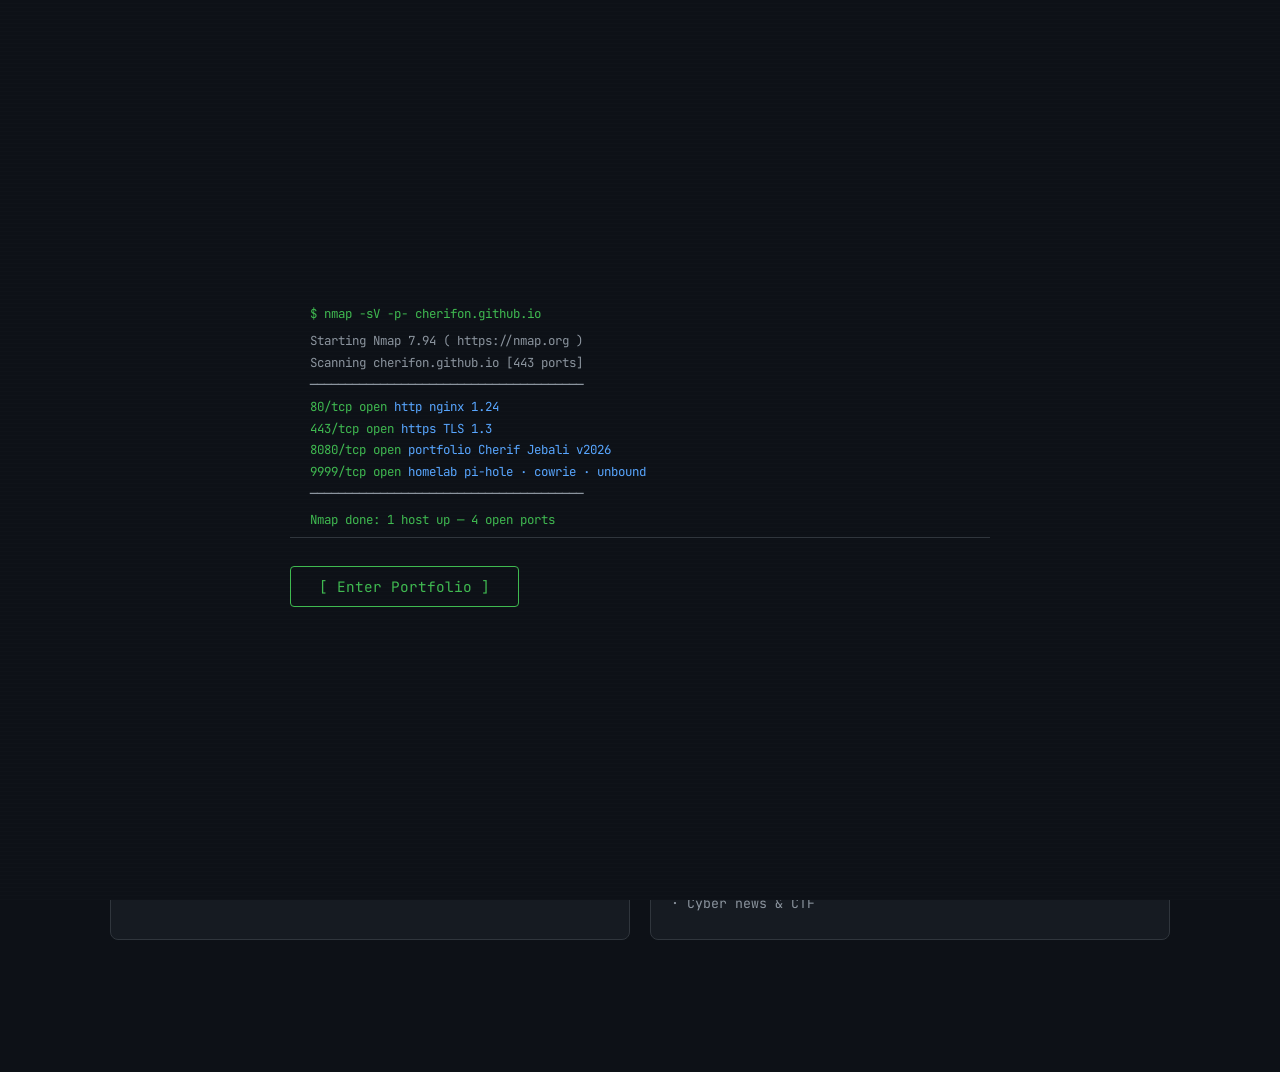
==== commit cd400019: "Add canonical URL to enforce HTTPS" ====
--- a/index.html
+++ b/index.html
@@ -4,6 +4,7 @@
     <meta charset="UTF-8">
     <meta name="viewport" content="width=device-width, initial-scale=1.0">
     <title>Cherif Jebali — Portfolio Cybersécurité</title>
+    <link rel="canonical" href="https://cherifjebali.com/" />
 
     <!-- SEO -->
     <meta name="description" content="Cherif Jebali — Étudiant M1 Cyberdefense à l'École Hexagone. Portfolio en cybersécurité : CTF, homelab, projets défensifs et offensifs.">
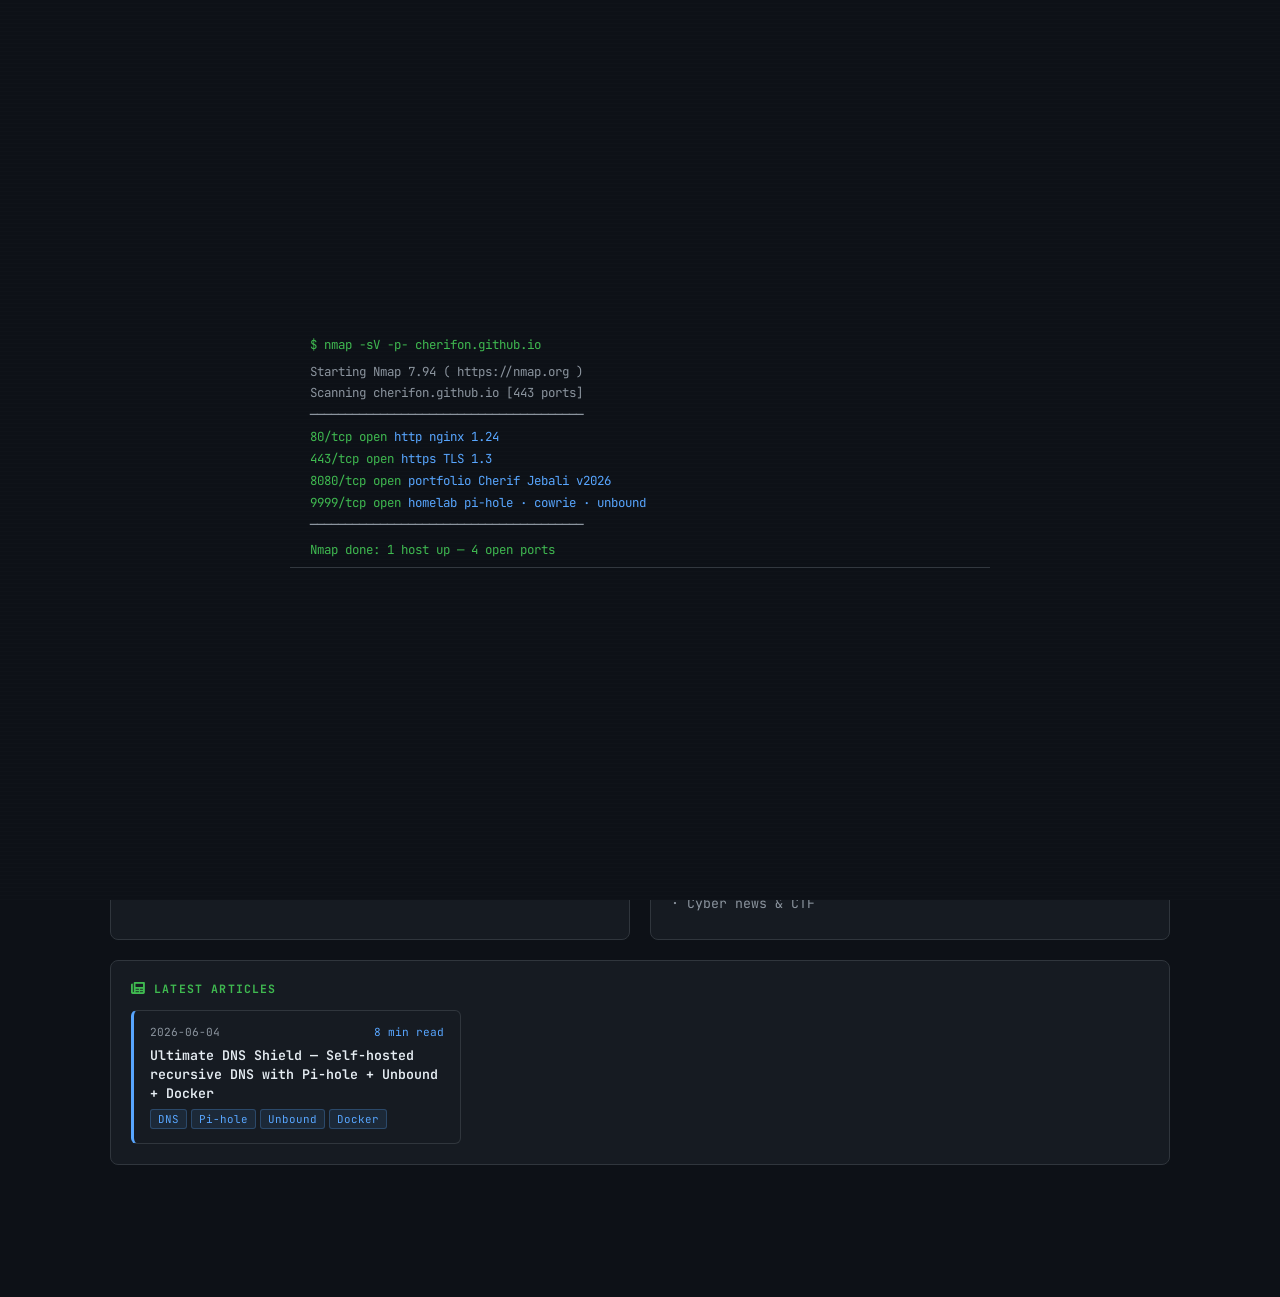
==== commit 1b408f03: "Add articles section and Ultimate DNS Shield article - New bilingual article page (EN/FR): articles/" ====
--- a/index.html
+++ b/index.html
@@ -145,6 +145,7 @@
             <button class="v-tab"        data-section="projects" id="tab-projects">Projects</button>
             <button class="v-tab"        data-section="certs"    id="tab-certs">Certifications</button>
             <button class="v-tab"        data-section="exp"      id="tab-exp">Experience</button>
+            <button class="v-tab"        data-section="articles" id="tab-articles">Articles</button>
             <button class="v-tab"        data-section="contact"  id="tab-contact">Contact</button>
         </nav>
         <main class="v-main">
@@ -152,6 +153,7 @@
             <section class="v-section"        id="v-projects"></section>
             <section class="v-section"        id="v-certs"></section>
             <section class="v-section"        id="v-exp"></section>
+            <section class="v-section"        id="v-articles"></section>
             <section class="v-section"        id="v-contact"></section>
         </main>
     </div>
--- a/style.css
+++ b/style.css
@@ -143,6 +143,13 @@
 .v-proj-links{display:flex;gap:8px;flex-wrap:wrap}
 .v-proj-link{color:var(--green);text-decoration:none;font-size:.78rem;border:1px solid var(--border);padding:4px 10px;border-radius:4px;display:flex;align-items:center;gap:6px;transition:all .2s}
 .v-proj-link:hover{border-color:var(--green);background:var(--glow)}
+.v-card-full{grid-column:1/-1}
+.v-latest-articles{display:grid;grid-template-columns:repeat(auto-fill,minmax(260px,1fr));gap:14px;margin-top:4px}
+.v-latest-item{display:flex;flex-direction:column;gap:7px;padding:14px 16px;background:var(--bg2);border:1px solid var(--border);border-left:3px solid var(--accent);border-radius:6px;text-decoration:none;transition:all .2s;cursor:pointer}
+.v-latest-item:hover{border-color:var(--accent);box-shadow:0 0 16px var(--accent-glow);transform:translateY(-2px)}
+.v-latest-meta{display:flex;justify-content:space-between;font-size:.7rem;color:var(--muted)}
+.v-latest-title{color:var(--text);font-size:.83rem;font-weight:600;line-height:1.4}
+.v-latest-tags{display:flex;flex-wrap:wrap;gap:4px}
 .v-timeline{position:relative;padding-left:24px}
 .v-timeline::before{content:'';position:absolute;left:6px;top:0;bottom:0;width:1px;background:var(--border)}
 .v-tl-item{position:relative;margin-bottom:28px}
